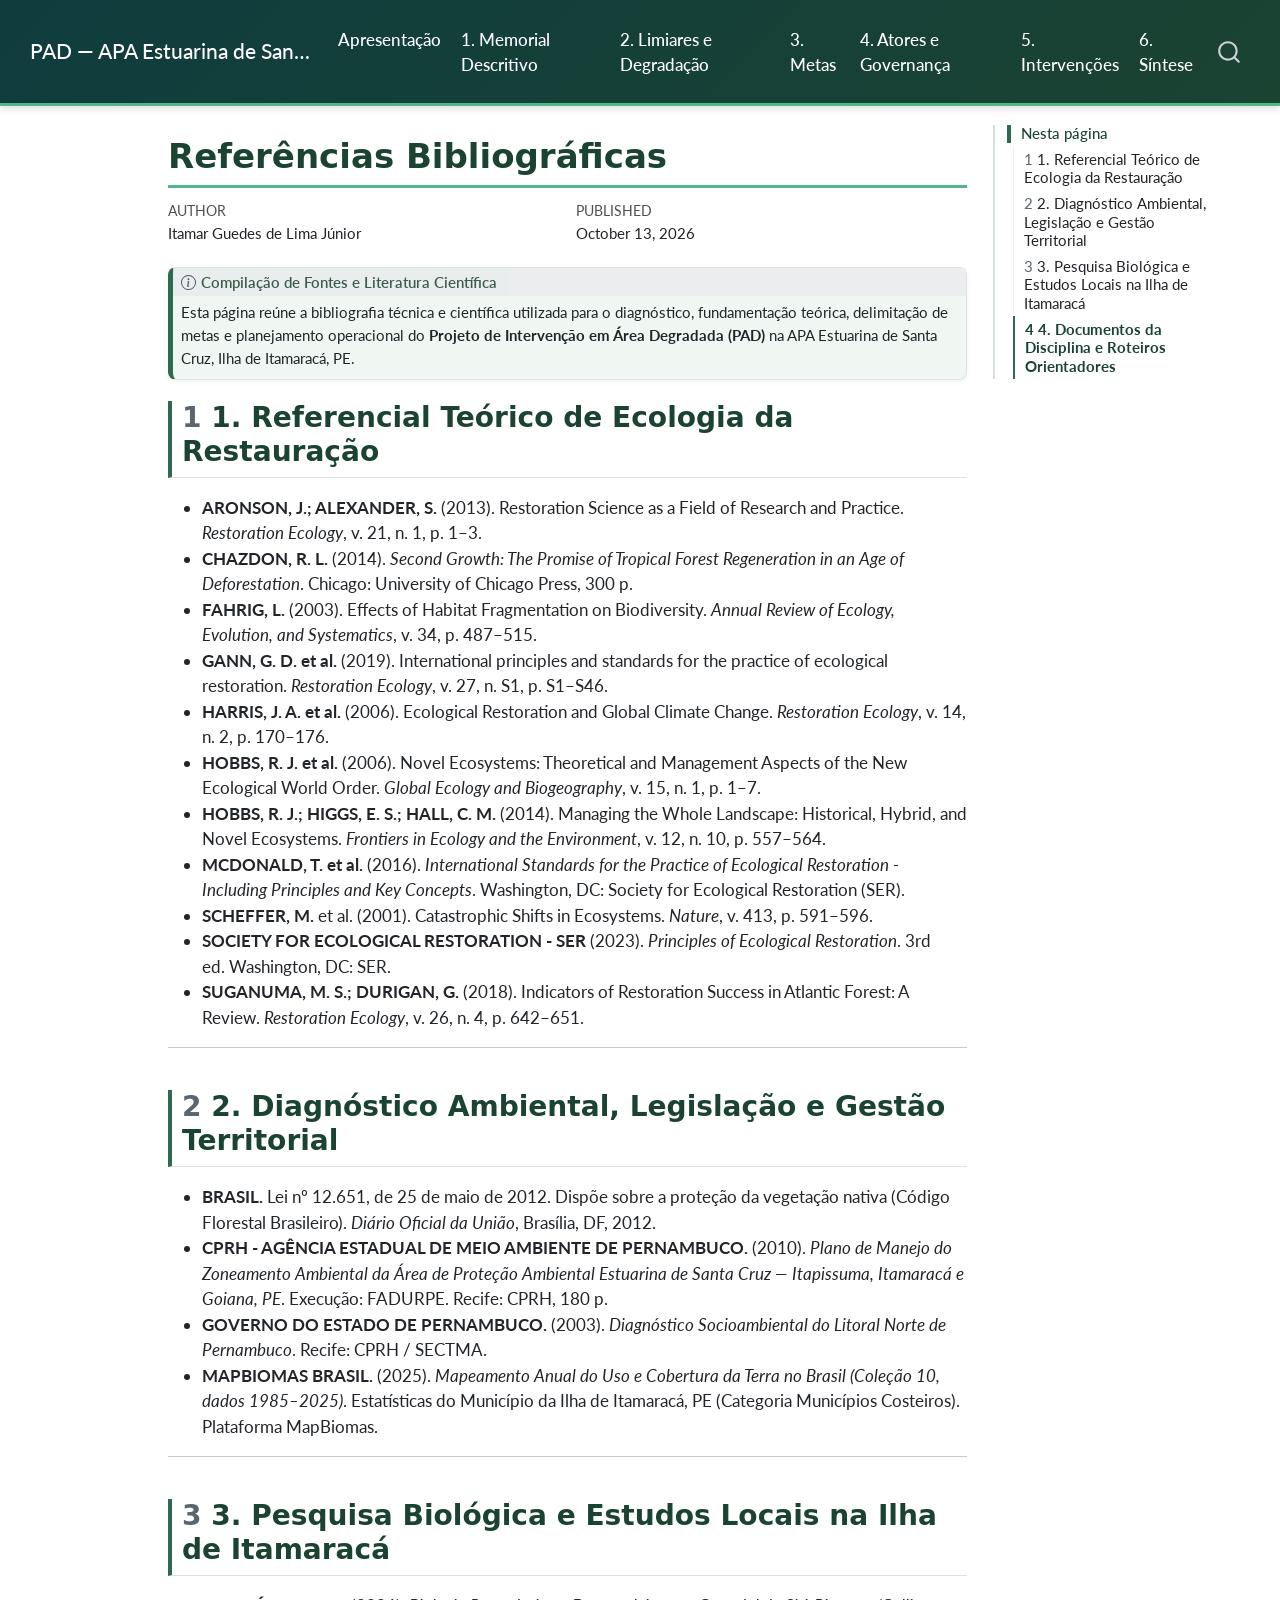
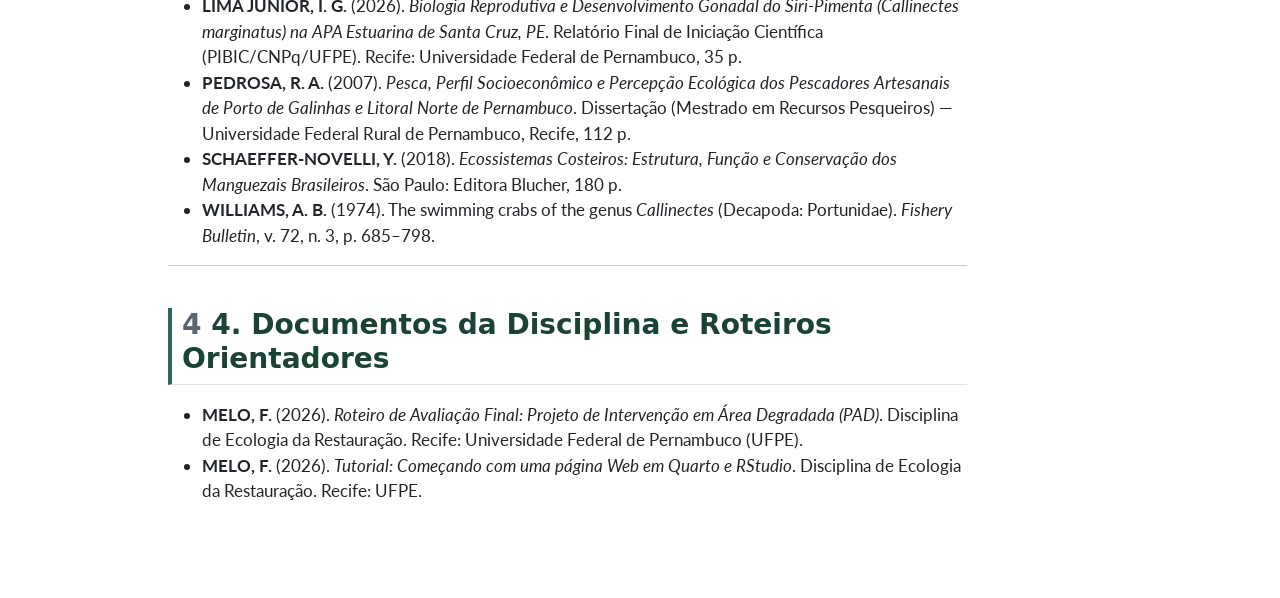
==== docs/referencias.html @ e3dc3521 "Add files via upload" ====
<!DOCTYPE html>
<html xmlns="http://www.w3.org/1999/xhtml" lang="en" xml:lang="en"><head>

<meta charset="utf-8">
<meta name="generator" content="quarto-1.10.18">

<meta name="viewport" content="width=device-width, initial-scale=1.0, user-scalable=yes">

<meta name="author" content="Itamar Guedes de Lima Júnior">
<meta name="dcterms.date" content="2026-10-13">

<title>Referências Bibliográficas – PAD — APA Estuarina de Santa Cruz</title>
<style>
/* Default styles provided by pandoc.
** See https://pandoc.org/MANUAL.html#variables-for-html for config info.
*/
span.smallcaps{font-variant: small-caps;}
div.columns{display: flex; gap: 1.5em;}
div.column{flex: auto;}
@media screen {
div.columns{gap: min(4vw, 1.5em);}
div.column{overflow-x: auto;}
}
div.hanging-indent{margin-left: 1.5em; text-indent: -1.5em;}
ul.task-list{list-style: none;}
ul.task-list li input[type="checkbox"] {
  width: 0.8em;
  margin: 0 0.8em 0.2em -1em; /* quarto-specific, see https://github.com/quarto-dev/quarto-cli/issues/4556 */ 
  vertical-align: middle;
}
</style>


<script src="site_libs/quarto-nav/quarto-nav.js"></script>
<script src="site_libs/quarto-nav/headroom.min.js"></script>
<script src="site_libs/clipboard/clipboard.min.js"></script>
<script src="site_libs/quarto-search/autocomplete.umd.js"></script>
<script src="site_libs/quarto-search/fuse.min.js"></script>
<script src="site_libs/quarto-search/quarto-search.js"></script>
<meta name="quarto:offset" content="./">
<script src="site_libs/quarto-html/quarto.js" type="module"></script>
<script src="site_libs/quarto-html/tabsets/tabsets.js" type="module"></script>
<script src="site_libs/quarto-html/popper.min.js"></script>
<script src="site_libs/quarto-html/tippy.umd.min.js"></script>
<script src="site_libs/quarto-html/anchor.min.js"></script>
<link href="site_libs/quarto-html/tippy.css" rel="stylesheet">
<link href="site_libs/quarto-html/quarto-syntax-highlighting-64a204ab8560d761af7679ceaba22944.css" rel="stylesheet" id="quarto-text-highlighting-styles">
<script src="site_libs/bootstrap/bootstrap.min.js"></script>
<link href="site_libs/bootstrap/bootstrap-icons.css" rel="stylesheet">
<link href="site_libs/bootstrap/bootstrap-92404dd89b1444827012a9e3a58cda88.min.css" rel="stylesheet" append-hash="true" id="quarto-bootstrap" data-mode="light">
<script id="quarto-search-options" type="application/json">{
  "location": "navbar",
  "copy-button": false,
  "collapse-after": 3,
  "panel-placement": "end",
  "type": "overlay",
  "limit": 50,
  "keyboard-shortcut": [
    "f",
    "/",
    "s"
  ],
  "show-item-context": false,
  "language": {
    "search-no-results-text": "No results",
    "search-matching-documents-text": "matching documents",
    "search-copy-link-title": "Copy link to search",
    "search-hide-matches-text": "Hide additional matches",
    "search-more-match-text": "more match in this document",
    "search-more-matches-text": "more matches in this document",
    "search-clear-button-title": "Clear",
    "search-text-placeholder": "",
    "search-detached-cancel-button-title": "Cancel",
    "search-submit-button-title": "Submit",
    "search-label": "Search"
  }
}</script>


<link rel="stylesheet" href="styles.css">
</head>

<body class="nav-fixed quarto-light">

<div id="quarto-search-results"></div>
  <header id="quarto-header" class="headroom fixed-top">
    <nav class="navbar navbar-expand-lg " data-bs-theme="dark">
      <div class="navbar-container container-fluid">
      <div class="navbar-brand-container mx-auto">
    <a class="navbar-brand" href="./index.html">
    <span class="navbar-title">PAD — APA Estuarina de Santa Cruz</span>
    </a>
  </div>
            <div id="quarto-search" class="" title="Search"></div>
          <button class="navbar-toggler" type="button" data-bs-toggle="collapse" data-bs-target="#navbarCollapse" aria-controls="navbarCollapse" role="menu" aria-expanded="false" aria-label="Toggle navigation" onclick="if (window.quartoToggleHeadroom) { window.quartoToggleHeadroom(); }">
  <span class="navbar-toggler-icon"></span>
</button>
          <div class="collapse navbar-collapse" id="navbarCollapse">
            <ul class="navbar-nav navbar-nav-scroll me-auto">
  <li class="nav-item">
    <a class="nav-link" href="./index.html"> 
<span class="menu-text">Apresentação</span></a>
  </li>  
  <li class="nav-item">
    <a class="nav-link" href="./secao1.html"> 
<span class="menu-text">1. Memorial Descritivo</span></a>
  </li>  
  <li class="nav-item">
    <a class="nav-link" href="./secao2.html"> 
<span class="menu-text">2. Limiares e Degradação</span></a>
  </li>  
  <li class="nav-item">
    <a class="nav-link" href="./secao3.html"> 
<span class="menu-text">3. Metas</span></a>
  </li>  
  <li class="nav-item">
    <a class="nav-link" href="./secao4.html"> 
<span class="menu-text">4. Atores e Governança</span></a>
  </li>  
  <li class="nav-item">
    <a class="nav-link" href="./secao5.html"> 
<span class="menu-text">5. Intervenções</span></a>
  </li>  
  <li class="nav-item">
    <a class="nav-link" href="./secao6.html"> 
<span class="menu-text">6. Síntese</span></a>
  </li>  
</ul>
          </div> <!-- /navcollapse -->
            <div class="quarto-navbar-tools">
</div>
      </div> <!-- /container-fluid -->
    </nav>
</header>
<!-- content -->
<div id="quarto-content" class="quarto-container page-columns page-rows-contents page-layout-article page-navbar">
<!-- sidebar -->
<!-- margin-sidebar -->
    <div id="quarto-margin-sidebar" class="sidebar margin-sidebar">
        <nav id="TOC" role="doc-toc" class="toc-active">
    <h2 id="toc-title">Nesta página</h2>
   
  <ul>
  <li><a href="#referencial-teórico-de-ecologia-da-restauração" id="toc-referencial-teórico-de-ecologia-da-restauração" class="nav-link active" data-scroll-target="#referencial-teórico-de-ecologia-da-restauração"><span class="header-section-number">1</span> 1. Referencial Teórico de Ecologia da Restauração</a></li>
  <li><a href="#diagnóstico-ambiental-legislação-e-gestão-territorial" id="toc-diagnóstico-ambiental-legislação-e-gestão-territorial" class="nav-link" data-scroll-target="#diagnóstico-ambiental-legislação-e-gestão-territorial"><span class="header-section-number">2</span> 2. Diagnóstico Ambiental, Legislação e Gestão Territorial</a></li>
  <li><a href="#pesquisa-biológica-e-estudos-locais-na-ilha-de-itamaracá" id="toc-pesquisa-biológica-e-estudos-locais-na-ilha-de-itamaracá" class="nav-link" data-scroll-target="#pesquisa-biológica-e-estudos-locais-na-ilha-de-itamaracá"><span class="header-section-number">3</span> 3. Pesquisa Biológica e Estudos Locais na Ilha de Itamaracá</a></li>
  <li><a href="#documentos-da-disciplina-e-roteiros-orientadores" id="toc-documentos-da-disciplina-e-roteiros-orientadores" class="nav-link" data-scroll-target="#documentos-da-disciplina-e-roteiros-orientadores"><span class="header-section-number">4</span> 4. Documentos da Disciplina e Roteiros Orientadores</a></li>
  </ul>
</nav>
    </div>
<!-- main -->
<main class="content" id="quarto-document-content">

<header id="title-block-header" class="quarto-title-block default">
<div class="quarto-title">
<h1 class="title">Referências Bibliográficas</h1>
</div>



<div class="quarto-title-meta">

    <div>
    <div class="quarto-title-meta-heading">Author</div>
    <div class="quarto-title-meta-contents">
             <p>Itamar Guedes de Lima Júnior </p>
          </div>
  </div>
    
    <div>
    <div class="quarto-title-meta-heading">Published</div>
    <div class="quarto-title-meta-contents">
      <p class="date">October 13, 2026</p>
    </div>
  </div>
  
    
  </div>
  


</header>


<div class="callout callout-style-default callout-note callout-titled">
<div class="callout-header d-flex align-content-center">
<div class="callout-icon-container">
<i class="callout-icon"></i>
</div>
<div class="callout-title-container flex-fill">
<span class="screen-reader-only">Note</span>Compilação de Fontes e Literatura Científica
</div>
</div>
<div class="callout-body-container callout-body">
<p>Esta página reúne a bibliografia técnica e científica utilizada para o diagnóstico, fundamentação teórica, delimitação de metas e planejamento operacional do <strong>Projeto de Intervenção em Área Degradada (PAD)</strong> na APA Estuarina de Santa Cruz, Ilha de Itamaracá, PE.</p>
</div>
</div>
<section id="referencial-teórico-de-ecologia-da-restauração" class="level2" data-number="1">
<h2 data-number="1" class="anchored" data-anchor-id="referencial-teórico-de-ecologia-da-restauração"><span class="header-section-number">1</span> 1. Referencial Teórico de Ecologia da Restauração</h2>
<ul>
<li><strong>ARONSON, J.; ALEXANDER, S.</strong> (2013). Restoration Science as a Field of Research and Practice. <em>Restoration Ecology</em>, v. 21, n.&nbsp;1, p.&nbsp;1–3.</li>
<li><strong>CHAZDON, R. L.</strong> (2014). <em>Second Growth: The Promise of Tropical Forest Regeneration in an Age of Deforestation</em>. Chicago: University of Chicago Press, 300 p.</li>
<li><strong>FAHRIG, L.</strong> (2003). Effects of Habitat Fragmentation on Biodiversity. <em>Annual Review of Ecology, Evolution, and Systematics</em>, v. 34, p.&nbsp;487–515.</li>
<li><strong>GANN, G. D. et al.</strong> (2019). International principles and standards for the practice of ecological restoration. <em>Restoration Ecology</em>, v. 27, n.&nbsp;S1, p.&nbsp;S1–S46.</li>
<li><strong>HARRIS, J. A. et al.</strong> (2006). Ecological Restoration and Global Climate Change. <em>Restoration Ecology</em>, v. 14, n.&nbsp;2, p.&nbsp;170–176.</li>
<li><strong>HOBBS, R. J. et al.</strong> (2006). Novel Ecosystems: Theoretical and Management Aspects of the New Ecological World Order. <em>Global Ecology and Biogeography</em>, v. 15, n.&nbsp;1, p.&nbsp;1–7.</li>
<li><strong>HOBBS, R. J.; HIGGS, E. S.; HALL, C. M.</strong> (2014). Managing the Whole Landscape: Historical, Hybrid, and Novel Ecosystems. <em>Frontiers in Ecology and the Environment</em>, v. 12, n.&nbsp;10, p.&nbsp;557–564.</li>
<li><strong>MCDONALD, T. et al.</strong> (2016). <em>International Standards for the Practice of Ecological Restoration - Including Principles and Key Concepts</em>. Washington, DC: Society for Ecological Restoration (SER).</li>
<li><strong>SCHEFFER, M.</strong> et al.&nbsp;(2001). Catastrophic Shifts in Ecosystems. <em>Nature</em>, v. 413, p.&nbsp;591–596.</li>
<li><strong>SOCIETY FOR ECOLOGICAL RESTORATION - SER</strong> (2023). <em>Principles of Ecological Restoration</em>. 3rd ed.&nbsp;Washington, DC: SER.</li>
<li><strong>SUGANUMA, M. S.; DURIGAN, G.</strong> (2018). Indicators of Restoration Success in Atlantic Forest: A Review. <em>Restoration Ecology</em>, v. 26, n.&nbsp;4, p.&nbsp;642–651.</li>
</ul>
<hr>
</section>
<section id="diagnóstico-ambiental-legislação-e-gestão-territorial" class="level2" data-number="2">
<h2 data-number="2" class="anchored" data-anchor-id="diagnóstico-ambiental-legislação-e-gestão-territorial"><span class="header-section-number">2</span> 2. Diagnóstico Ambiental, Legislação e Gestão Territorial</h2>
<ul>
<li><strong>BRASIL.</strong> Lei nº 12.651, de 25 de maio de 2012. Dispõe sobre a proteção da vegetação nativa (Código Florestal Brasileiro). <em>Diário Oficial da União</em>, Brasília, DF, 2012.</li>
<li><strong>CPRH - AGÊNCIA ESTADUAL DE MEIO AMBIENTE DE PERNAMBUCO.</strong> (2010). <em>Plano de Manejo do Zoneamento Ambiental da Área de Proteção Ambiental Estuarina de Santa Cruz — Itapissuma, Itamaracá e Goiana, PE</em>. Execução: FADURPE. Recife: CPRH, 180 p.</li>
<li><strong>GOVERNO DO ESTADO DE PERNAMBUCO.</strong> (2003). <em>Diagnóstico Socioambiental do Litoral Norte de Pernambuco</em>. Recife: CPRH / SECTMA.</li>
<li><strong>MAPBIOMAS BRASIL.</strong> (2025). <em>Mapeamento Anual do Uso e Cobertura da Terra no Brasil (Coleção 10, dados 1985–2025)</em>. Estatísticas do Município da Ilha de Itamaracá, PE (Categoria Municípios Costeiros). Plataforma MapBiomas.</li>
</ul>
<hr>
</section>
<section id="pesquisa-biológica-e-estudos-locais-na-ilha-de-itamaracá" class="level2" data-number="3">
<h2 data-number="3" class="anchored" data-anchor-id="pesquisa-biológica-e-estudos-locais-na-ilha-de-itamaracá"><span class="header-section-number">3</span> 3. Pesquisa Biológica e Estudos Locais na Ilha de Itamaracá</h2>
<ul>
<li><strong>LIMA JÚNIOR, I. G.</strong> (2026). <em>Biologia Reprodutiva e Desenvolvimento Gonadal do Siri-Pimenta (Callinectes marginatus) na APA Estuarina de Santa Cruz, PE</em>. Relatório Final de Iniciação Científica (PIBIC/CNPq/UFPE). Recife: Universidade Federal de Pernambuco, 35 p.</li>
<li><strong>PEDROSA, R. A.</strong> (2007). <em>Pesca, Perfil Socioeconômico e Percepção Ecológica dos Pescadores Artesanais de Porto de Galinhas e Litoral Norte de Pernambuco</em>. Dissertação (Mestrado em Recursos Pesqueiros) — Universidade Federal Rural de Pernambuco, Recife, 112 p.</li>
<li><strong>SCHAEFFER-NOVELLI, Y.</strong> (2018). <em>Ecossistemas Costeiros: Estrutura, Função e Conservação dos Manguezais Brasileiros</em>. São Paulo: Editora Blucher, 180 p.</li>
<li><strong>WILLIAMS, A. B.</strong> (1974). The swimming crabs of the genus <em>Callinectes</em> (Decapoda: Portunidae). <em>Fishery Bulletin</em>, v. 72, n.&nbsp;3, p.&nbsp;685–798.</li>
</ul>
<hr>
</section>
<section id="documentos-da-disciplina-e-roteiros-orientadores" class="level2" data-number="4">
<h2 data-number="4" class="anchored" data-anchor-id="documentos-da-disciplina-e-roteiros-orientadores"><span class="header-section-number">4</span> 4. Documentos da Disciplina e Roteiros Orientadores</h2>
<ul>
<li><strong>MELO, F.</strong> (2026). <em>Roteiro de Avaliação Final: Projeto de Intervenção em Área Degradada (PAD)</em>. Disciplina de Ecologia da Restauração. Recife: Universidade Federal de Pernambuco (UFPE).</li>
<li><strong>MELO, F.</strong> (2026). <em>Tutorial: Começando com uma página Web em Quarto e RStudio</em>. Disciplina de Ecologia da Restauração. Recife: UFPE.</li>
</ul>


</section>

</main> <!-- /main -->
<script id="quarto-html-after-body" type="application/javascript">
  window.document.addEventListener("DOMContentLoaded", function (event) {
    const icon = "";
    const anchorJS = new window.AnchorJS();
    anchorJS.options = {
      placement: 'right',
      icon: icon
    };
    anchorJS.add('.anchored');
    const isCodeAnnotation = (el) => {
      for (const clz of el.classList) {
        if (clz.startsWith('code-annotation-')) {                     
          return true;
        }
      }
      return false;
    }
    const onCopySuccess = function(e) {
      // button target
      const button = e.trigger;
      // don't keep focus
      button.blur();
      // flash "checked"
      button.classList.add('code-copy-button-checked');
      var currentTitle = button.getAttribute("title");
      button.setAttribute("title", "Copied!");
      let tooltip;
      if (window.bootstrap) {
        button.setAttribute("data-bs-toggle", "tooltip");
        button.setAttribute("data-bs-placement", "left");
        button.setAttribute("data-bs-title", "Copied!");
        tooltip = new bootstrap.Tooltip(button, 
          { trigger: "manual", 
            customClass: "code-copy-button-tooltip",
            offset: [0, -8]});
        tooltip.show();    
      }
      setTimeout(function() {
        if (tooltip) {
          tooltip.hide();
          button.removeAttribute("data-bs-title");
          button.removeAttribute("data-bs-toggle");
          button.removeAttribute("data-bs-placement");
        }
        button.setAttribute("title", currentTitle);
        button.classList.remove('code-copy-button-checked');
      }, 1000);
      // clear code selection
      e.clearSelection();
    }
    const getTextToCopy = function(trigger) {
      const outerScaffold = trigger.parentElement.cloneNode(true);
      const codeEl = outerScaffold.querySelector('code');
      for (const childEl of codeEl.children) {
        if (isCodeAnnotation(childEl)) {
          childEl.remove();
        }
      }
      return codeEl.innerText;
    }
    const clipboard = new window.ClipboardJS('.code-copy-button:not([data-in-quarto-modal])', {
      text: getTextToCopy
    });
    clipboard.on('success', onCopySuccess);
    if (window.document.getElementById('quarto-embedded-source-code-modal')) {
      const clipboardModal = new window.ClipboardJS('.code-copy-button[data-in-quarto-modal]', {
        text: getTextToCopy,
        container: window.document.getElementById('quarto-embedded-source-code-modal')
      });
      clipboardModal.on('success', onCopySuccess);
    }
      var localhostRegex = new RegExp(/^(?:http|https):\/\/localhost\:?[0-9]*\//);
      var mailtoRegex = new RegExp(/^mailto:/);
        var filterRegex = new RegExp('/' + window.location.host + '/');
      var isInternal = (href) => {
          return filterRegex.test(href) || localhostRegex.test(href) || mailtoRegex.test(href);
      }
      // Inspect non-navigation links and adorn them if external
     var links = window.document.querySelectorAll('a[href]:not(.nav-link):not(.navbar-brand):not(.toc-action):not(.sidebar-link):not(.sidebar-item-toggle):not(.pagination-link):not(.no-external):not([aria-hidden]):not(.dropdown-item):not(.quarto-navigation-tool):not(.about-link)');
      for (var i=0; i<links.length; i++) {
        const link = links[i];
        if (!isInternal(link.href)) {
          // undo the damage that might have been done by quarto-nav.js in the case of
          // links that we want to consider external
          if (link.dataset.originalHref !== undefined) {
            link.href = link.dataset.originalHref;
          }
        }
      }
    function tippyHover(el, contentFn, onTriggerFn, onUntriggerFn) {
      const config = {
        allowHTML: true,
        maxWidth: 500,
        delay: 100,
        arrow: false,
        appendTo: function(el) {
            return el.parentElement;
        },
        interactive: true,
        interactiveBorder: 10,
        theme: 'quarto',
        placement: 'bottom-start',
      };
      if (contentFn) {
        config.content = contentFn;
      }
      if (onTriggerFn) {
        config.onTrigger = onTriggerFn;
      }
      if (onUntriggerFn) {
        config.onUntrigger = onUntriggerFn;
      }
      window.tippy(el, config); 
    }
    const noterefs = window.document.querySelectorAll('a[role="doc-noteref"]');
    for (var i=0; i<noterefs.length; i++) {
      const ref = noterefs[i];
      tippyHover(ref, function() {
        // use id or data attribute instead here
        let href = ref.getAttribute('data-footnote-href') || ref.getAttribute('href');
        try { href = new URL(href).hash; } catch {}
        const id = href.replace(/^#\/?/, "");
        const note = window.document.getElementById(id);
        if (note) {
          return note.innerHTML;
        } else {
          return "";
        }
      });
    }
    const xrefs = window.document.querySelectorAll('a.quarto-xref');
    const processXRef = (id, note) => {
      // Strip column container classes
      const stripColumnClz = (el) => {
        el.classList.remove("page-full", "page-columns");
        if (el.children) {
          for (const child of el.children) {
            stripColumnClz(child);
          }
        }
      }
      stripColumnClz(note)
      if (id === null || id.startsWith('sec-')) {
        // Special case sections, only their first couple elements
        const container = document.createElement("div");
        if (note.children && note.children.length > 2) {
          container.appendChild(note.children[0].cloneNode(true));
          for (let i = 1; i < note.children.length; i++) {
            const child = note.children[i];
            if (child.tagName === "P" && child.innerText === "") {
              continue;
            } else {
              container.appendChild(child.cloneNode(true));
              break;
            }
          }
          if (window.Quarto?.typesetMath) {
            window.Quarto.typesetMath(container);
          }
          return container.innerHTML
        } else {
          if (window.Quarto?.typesetMath) {
            window.Quarto.typesetMath(note);
          }
          return note.innerHTML;
        }
      } else {
        // Remove any anchor links if they are present
        const anchorLink = note.querySelector('a.anchorjs-link');
        if (anchorLink) {
          anchorLink.remove();
        }
        if (window.Quarto?.typesetMath) {
          window.Quarto.typesetMath(note);
        }
        if (note.classList.contains("callout")) {
          return note.outerHTML;
        } else {
          return note.innerHTML;
        }
      }
    }
    for (var i=0; i<xrefs.length; i++) {
      const xref = xrefs[i];
      tippyHover(xref, undefined, function(instance) {
        instance.disable();
        let url = xref.getAttribute('href');
        let hash = undefined; 
        if (url.startsWith('#')) {
          hash = url;
        } else {
          try { hash = new URL(url).hash; } catch {}
        }
        if (hash) {
          const id = hash.replace(/^#\/?/, "");
          const note = window.document.getElementById(id);
          if (note !== null) {
            try {
              const html = processXRef(id, note.cloneNode(true));
              instance.setContent(html);
            } finally {
              instance.enable();
              instance.show();
            }
          } else {
            // See if we can fetch this
            fetch(url.split('#')[0])
            .then(res => res.text())
            .then(html => {
              const parser = new DOMParser();
              const htmlDoc = parser.parseFromString(html, "text/html");
              const note = htmlDoc.getElementById(id);
              if (note !== null) {
                const html = processXRef(id, note);
                instance.setContent(html);
              } 
            }).finally(() => {
              instance.enable();
              instance.show();
            });
          }
        } else {
          // See if we can fetch a full url (with no hash to target)
          // This is a special case and we should probably do some content thinning / targeting
          fetch(url)
          .then(res => res.text())
          .then(html => {
            const parser = new DOMParser();
            const htmlDoc = parser.parseFromString(html, "text/html");
            const note = htmlDoc.querySelector('main.content');
            if (note !== null) {
              // This should only happen for chapter cross references
              // (since there is no id in the URL)
              // remove the first header
              if (note.children.length > 0 && note.children[0].tagName === "HEADER") {
                note.children[0].remove();
              }
              const html = processXRef(null, note);
              instance.setContent(html);
            } 
          }).finally(() => {
            instance.enable();
            instance.show();
          });
        }
      }, function(instance) {
      });
    }
        let selectedAnnoteEl;
        const selectorForAnnotation = ( cell, annotation) => {
          let cellAttr = 'data-code-cell="' + cell + '"';
          let lineAttr = 'data-code-annotation="' +  annotation + '"';
          const selector = 'span[' + cellAttr + '][' + lineAttr + ']';
          return selector;
        }
        const selectCodeLines = (annoteEl) => {
          const doc = window.document;
          const targetCell = annoteEl.getAttribute("data-target-cell");
          const targetAnnotation = annoteEl.getAttribute("data-target-annotation");
          const annoteSpan = window.document.querySelector(selectorForAnnotation(targetCell, targetAnnotation));
          const lines = annoteSpan.getAttribute("data-code-lines").split(",");
          const lineIds = lines.map((line) => {
            return targetCell + "-" + line;
          })
          let top = null;
          let height = null;
          let parent = null;
          if (lineIds.length > 0) {
              //compute the position of the single el (top and bottom and make a div)
              const el = window.document.getElementById(lineIds[0]);
              top = el.offsetTop;
              height = el.offsetHeight;
              parent = el.parentElement.parentElement;
            if (lineIds.length > 1) {
              const lastEl = window.document.getElementById(lineIds[lineIds.length - 1]);
              const bottom = lastEl.offsetTop + lastEl.offsetHeight;
              height = bottom - top;
            }
            if (top !== null && height !== null && parent !== null) {
              // cook up a div (if necessary) and position it 
              let div = window.document.getElementById("code-annotation-line-highlight");
              if (div === null) {
                div = window.document.createElement("div");
                div.setAttribute("id", "code-annotation-line-highlight");
                div.style.position = 'absolute';
                parent.appendChild(div);
              }
              div.style.top = top - 2 + "px";
              div.style.height = height + 4 + "px";
              div.style.left = 0;
              let gutterDiv = window.document.getElementById("code-annotation-line-highlight-gutter");
              if (gutterDiv === null) {
                gutterDiv = window.document.createElement("div");
                gutterDiv.setAttribute("id", "code-annotation-line-highlight-gutter");
                gutterDiv.style.position = 'absolute';
                const codeCell = window.document.getElementById(targetCell);
                const gutter = codeCell.querySelector('.code-annotation-gutter');
                gutter.appendChild(gutterDiv);
              }
              gutterDiv.style.top = top - 2 + "px";
              gutterDiv.style.height = height + 4 + "px";
            }
            selectedAnnoteEl = annoteEl;
          }
        };
        const unselectCodeLines = () => {
          const elementsIds = ["code-annotation-line-highlight", "code-annotation-line-highlight-gutter"];
          elementsIds.forEach((elId) => {
            const div = window.document.getElementById(elId);
            if (div) {
              div.remove();
            }
          });
          selectedAnnoteEl = undefined;
        };
          // Handle positioning of the toggle
      window.addEventListener(
        "resize",
        throttle(() => {
          elRect = undefined;
          if (selectedAnnoteEl) {
            selectCodeLines(selectedAnnoteEl);
          }
        }, 10)
      );
      function throttle(fn, ms) {
      let throttle = false;
      let timer;
        return (...args) => {
          if(!throttle) { // first call gets through
              fn.apply(this, args);
              throttle = true;
          } else { // all the others get throttled
              if(timer) clearTimeout(timer); // cancel #2
              timer = setTimeout(() => {
                fn.apply(this, args);
                timer = throttle = false;
              }, ms);
          }
        };
      }
        // Attach click handler to the DT
        const annoteDls = window.document.querySelectorAll('dt[data-target-cell]');
        for (const annoteDlNode of annoteDls) {
          annoteDlNode.addEventListener('click', (event) => {
            const clickedEl = event.target;
            if (clickedEl !== selectedAnnoteEl) {
              unselectCodeLines();
              const activeEl = window.document.querySelector('dt[data-target-cell].code-annotation-active');
              if (activeEl) {
                activeEl.classList.remove('code-annotation-active');
              }
              selectCodeLines(clickedEl);
              clickedEl.classList.add('code-annotation-active');
            } else {
              // Unselect the line
              unselectCodeLines();
              clickedEl.classList.remove('code-annotation-active');
            }
          });
        }
    const findCites = (el) => {
      const parentEl = el.parentElement;
      if (parentEl) {
        const cites = parentEl.dataset.cites;
        if (cites) {
          return {
            el,
            cites: cites.split(' ')
          };
        } else {
          return findCites(el.parentElement)
        }
      } else {
        return undefined;
      }
    };
    var bibliorefs = window.document.querySelectorAll('a[role="doc-biblioref"]');
    for (var i=0; i<bibliorefs.length; i++) {
      const ref = bibliorefs[i];
      const citeInfo = findCites(ref);
      if (citeInfo) {
        tippyHover(citeInfo.el, function() {
          var popup = window.document.createElement('div');
          citeInfo.cites.forEach(function(cite) {
            var citeDiv = window.document.createElement('div');
            citeDiv.classList.add('hanging-indent');
            citeDiv.classList.add('csl-entry');
            var biblioDiv = window.document.getElementById('ref-' + cite);
            if (biblioDiv) {
              citeDiv.innerHTML = biblioDiv.innerHTML;
            }
            popup.appendChild(citeDiv);
          });
          return popup.innerHTML;
        });
      }
    }
  });
  </script>
</div> <!-- /content -->




</body></html>
---- docs/site_libs/quarto-html/tippy.css ----
.tippy-box[data-animation=fade][data-state=hidden]{opacity:0}[data-tippy-root]{max-width:calc(100vw - 10px)}.tippy-box{position:relative;background-color:#333;color:#fff;border-radius:4px;font-size:14px;line-height:1.4;white-space:normal;outline:0;transition-property:transform,visibility,opacity}.tippy-box[data-placement^=top]>.tippy-arrow{bottom:0}.tippy-box[data-placement^=top]>.tippy-arrow:before{bottom:-7px;left:0;border-width:8px 8px 0;border-top-color:initial;transform-origin:center top}.tippy-box[data-placement^=bottom]>.tippy-arrow{top:0}.tippy-box[data-placement^=bottom]>.tippy-arrow:before{top:-7px;left:0;border-width:0 8px 8px;border-bottom-color:initial;transform-origin:center bottom}.tippy-box[data-placement^=left]>.tippy-arrow{right:0}.tippy-box[data-placement^=left]>.tippy-arrow:before{border-width:8px 0 8px 8px;border-left-color:initial;right:-7px;transform-origin:center left}.tippy-box[data-placement^=right]>.tippy-arrow{left:0}.tippy-box[data-placement^=right]>.tippy-arrow:before{left:-7px;border-width:8px 8px 8px 0;border-right-color:initial;transform-origin:center right}.tippy-box[data-inertia][data-state=visible]{transition-timing-function:cubic-bezier(.54,1.5,.38,1.11)}.tippy-arrow{width:16px;height:16px;color:#333}.tippy-arrow:before{content:"";position:absolute;border-color:transparent;border-style:solid}.tippy-content{position:relative;padding:5px 9px;z-index:1}
---- docs/site_libs/quarto-html/quarto-syntax-highlighting-64a204ab8560d761af7679ceaba22944.css ----
/* quarto syntax highlight colors */
:root {
  --quarto-hl-ot-color: #003B4F;
  --quarto-hl-at-color: #657422;
  --quarto-hl-ss-color: #20794D;
  --quarto-hl-an-color: #5E5E5E;
  --quarto-hl-fu-color: #4758AB;
  --quarto-hl-st-color: #20794D;
  --quarto-hl-cf-color: #003B4F;
  --quarto-hl-op-color: #5E5E5E;
  --quarto-hl-er-color: #AD0000;
  --quarto-hl-bn-color: #AD0000;
  --quarto-hl-al-color: #AD0000;
  --quarto-hl-va-color: #111111;
  --quarto-hl-bu-color: inherit;
  --quarto-hl-ex-color: inherit;
  --quarto-hl-pp-color: #AD0000;
  --quarto-hl-in-color: #5E5E5E;
  --quarto-hl-vs-color: #20794D;
  --quarto-hl-wa-color: #5E5E5E;
  --quarto-hl-do-color: #5E5E5E;
  --quarto-hl-im-color: #00769E;
  --quarto-hl-ch-color: #20794D;
  --quarto-hl-dt-color: #AD0000;
  --quarto-hl-fl-color: #AD0000;
  --quarto-hl-co-color: #5E5E5E;
  --quarto-hl-cv-color: #5E5E5E;
  --quarto-hl-cn-color: #8f5902;
  --quarto-hl-sc-color: #5E5E5E;
  --quarto-hl-dv-color: #AD0000;
  --quarto-hl-kw-color: #003B4F;
}

/* other quarto variables */
:root {
  --quarto-font-monospace: SFMono-Regular, Menlo, Monaco, Consolas, "Liberation Mono", "Courier New", monospace;
}

/* syntax highlight based on Pandoc's rules */
pre > code.sourceCode > span {
  color: #003B4F;
}

code.sourceCode > span {
  color: #003B4F;
}

div.sourceCode,
div.sourceCode pre.sourceCode {
  color: #003B4F;
}

/* Normal */
code span {
  color: #003B4F;
}

/* Alert */
code span.al {
  color: #AD0000;
  font-style: inherit;
}

/* Annotation */
code span.an {
  color: #5E5E5E;
  font-style: inherit;
}

/* Attribute */
code span.at {
  color: #657422;
  font-style: inherit;
}

/* BaseN */
code span.bn {
  color: #AD0000;
  font-style: inherit;
}

/* BuiltIn */
code span.bu {
  font-style: inherit;
}

/* ControlFlow */
code span.cf {
  color: #003B4F;
  font-weight: bold;
  font-style: inherit;
}

/* Char */
code span.ch {
  color: #20794D;
  font-style: inherit;
}

/* Constant */
code span.cn {
  color: #8f5902;
  font-style: inherit;
}

/* Comment */
code span.co {
  color: #5E5E5E;
  font-style: inherit;
}

/* CommentVar */
code span.cv {
  color: #5E5E5E;
  font-style: italic;
}

/* Documentation */
code span.do {
  color: #5E5E5E;
  font-style: italic;
}

/* DataType */
code span.dt {
  color: #AD0000;
  font-style: inherit;
}

/* DecVal */
code span.dv {
  color: #AD0000;
  font-style: inherit;
}

/* Error */
code span.er {
  color: #AD0000;
  font-style: inherit;
}

/* Extension */
code span.ex {
  font-style: inherit;
}

/* Float */
code span.fl {
  color: #AD0000;
  font-style: inherit;
}

/* Function */
code span.fu {
  color: #4758AB;
  font-style: inherit;
}

/* Import */
code span.im {
  color: #00769E;
  font-style: inherit;
}

/* Information */
code span.in {
  color: #5E5E5E;
  font-style: inherit;
}

/* Keyword */
code span.kw {
  color: #003B4F;
  font-weight: bold;
  font-style: inherit;
}

/* Operator */
code span.op {
  color: #5E5E5E;
  font-style: inherit;
}

/* Other */
code span.ot {
  color: #003B4F;
  font-style: inherit;
}

/* Preprocessor */
code span.pp {
  color: #AD0000;
  font-style: inherit;
}

/* SpecialChar */
code span.sc {
  color: #5E5E5E;
  font-style: inherit;
}

/* SpecialString */
code span.ss {
  color: #20794D;
  font-style: inherit;
}

/* String */
code span.st {
  color: #20794D;
  font-style: inherit;
}

/* Variable */
code span.va {
  color: #111111;
  font-style: inherit;
}

/* VerbatimString */
code span.vs {
  color: #20794D;
  font-style: inherit;
}

/* Warning */
code span.wa {
  color: #5E5E5E;
  font-style: italic;
}

.prevent-inlining {
  content: "</";
}

/*# sourceMappingURL=9d8d5bb603a83b8298b89080a598c93b.css.map */
---- docs/styles.css ----
/*-- scss:rules --*/
/* Theme Customizado: Manguezal e Estuário (APA Santa Cruz / Itamaracá) */

/* Paleta de Cores:
   - Verde Mangue Profundo: #1b4332
   - Verde Folha de Mangue: #2d6a4f
   - Verde Menta / Água Estuarina: #52b788 / #74c69d
   - Azul Estuarino / Oceânico: #0077b6
   - Fundo Suave / Areia Estuarina: #f8f9fa / #f4f7f5
*/

:root {
  --bs-primary: #1b4332;
  --bs-primary-rgb: 27, 67, 50;
  --bs-secondary: #0077b6;
  --bs-success: #2d6a4f;
  --bs-info: #0a9396;
  --bs-link-color: #2d6a4f;
  --bs-link-hover-color: #1b4332;
}

/* Navbar Customizada */
.navbar {
  background: linear-gradient(135deg, #0f3d3e 0%, #1b4332 100%) !important;
  box-shadow: 0 2px 8px rgba(0,0,0,0.15);
  border-bottom: 3px solid #52b788;
}

.navbar-brand, .navbar-nav .nav-link {
  color: #ffffff !important;
  font-weight: 500;
}

.navbar-nav .nav-link:hover {
  color: #74c69d !important;
}

.navbar-nav .nav-link.active {
  color: #94d2bd !important;
  font-weight: 700;
  border-bottom: 2px solid #94d2bd;
}

/* Títulos das Páginas */
h1, h2, h3, .title {
  color: #1b4332;
  font-weight: 700;
  font-family: 'Segoe UI', system-ui, -apple-system, sans-serif;
}

h1.title {
  border-bottom: 3px solid #52b788;
  padding-bottom: 8px;
  margin-bottom: 20px;
}

h2 {
  border-left: 4px solid #2d6a4f;
  padding-left: 10px;
  margin-top: 1.5em;
}

/* Tabelas com Estilo de Manguezal */
table {
  border-collapse: collapse;
  width: 100%;
  margin: 1.5em 0;
  box-shadow: 0 1px 4px rgba(0,0,0,0.08);
  border-radius: 6px;
  overflow: hidden;
}

thead th, table.table thead th {
  background-color: #1b4332 !important;
  color: #ffffff !important;
  font-weight: 600;
  text-transform: uppercase;
  font-size: 0.85rem;
  letter-spacing: 0.5px;
  padding: 12px;
}

tbody tr:nth-child(even) {
  background-color: #f4f7f5;
}

tbody tr:hover {
  background-color: #e8f0ec;
}

/* Callouts / Caixas de Destaque */
.callout {
  border-radius: 8px;
  box-shadow: 0 2px 6px rgba(0,0,0,0.05);
}

.callout-note {
  border-left-color: #2d6a4f !important;
  background-color: #f0f7f3 !important;
}

.callout-note .callout-header {
  color: #1b4332 !important;
  font-weight: 600;
}

.callout-info {
  border-left-color: #0077b6 !important;
  background-color: #edf7fc !important;
}

.callout-info .callout-header {
  color: #005f73 !important;
  font-weight: 600;
}

.callout-warning {
  border-left-color: #ca6702 !important;
  background-color: #fdf8f2 !important;
}

/* Sumário Lateral (TOC) */
#TOC {
  border-left: 2px solid #d8e2dc;
  padding-left: 12px;
}

#TOC a.nav-link.active {
  color: #1b4332 !important;
  font-weight: bold;
  border-left: 2px solid #2d6a4f;
}

/* Rodapé das Imagens / Captions */
figure figcaption {
  color: #525252;
  font-style: italic;
  text-align: center;
  margin-top: 6px;
}
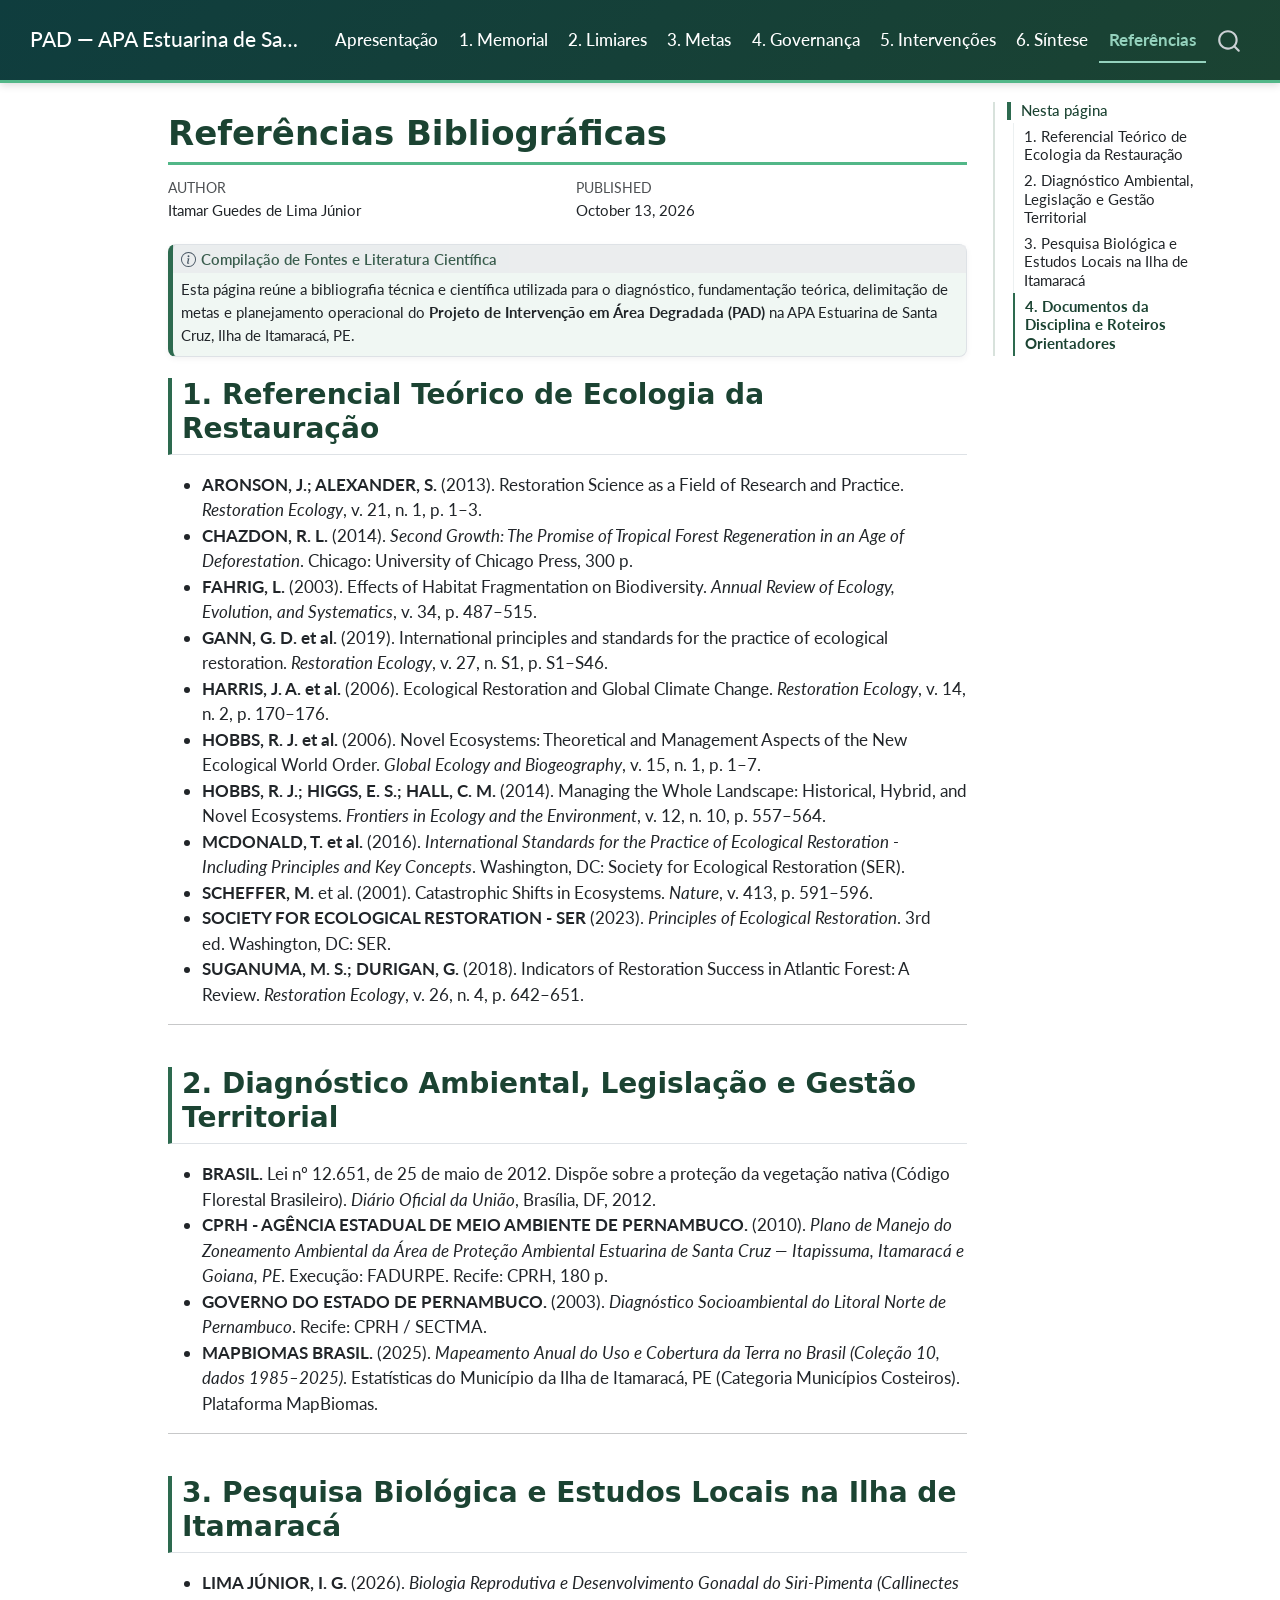
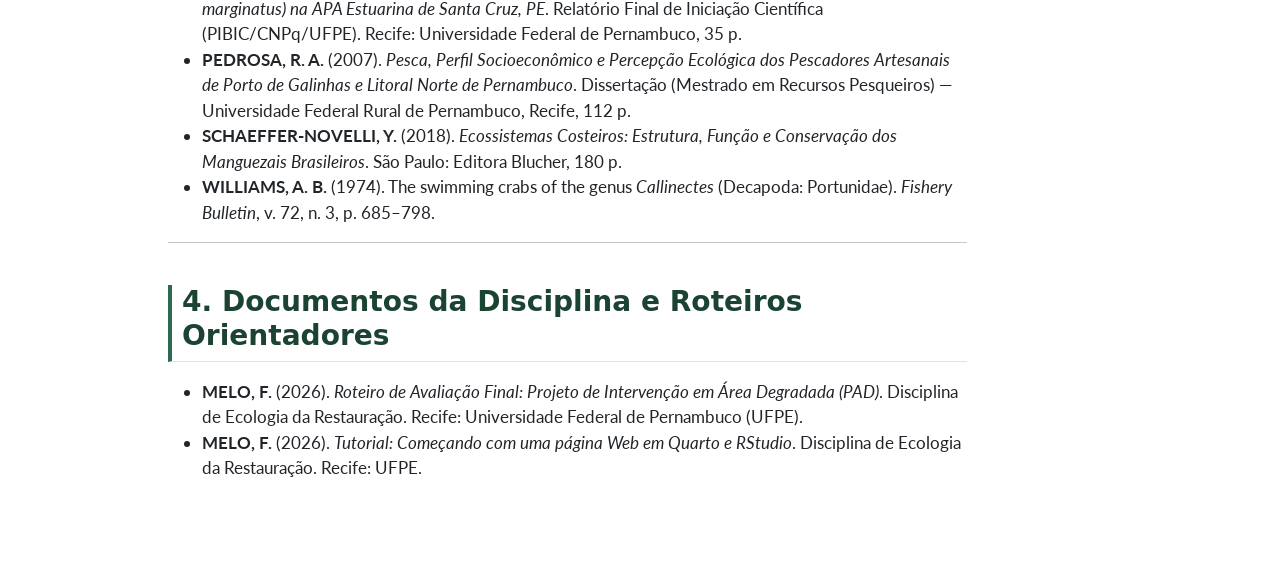
==== commit 1ed0552d: "Add files via upload" ====
--- a/docs/referencias.html
+++ b/docs/referencias.html
@@ -103,11 +103,11 @@
   </li>  
   <li class="nav-item">
     <a class="nav-link" href="./secao1.html"> 
-<span class="menu-text">1. Memorial Descritivo</span></a>
+<span class="menu-text">1. Memorial</span></a>
   </li>  
   <li class="nav-item">
     <a class="nav-link" href="./secao2.html"> 
-<span class="menu-text">2. Limiares e Degradação</span></a>
+<span class="menu-text">2. Limiares</span></a>
   </li>  
   <li class="nav-item">
     <a class="nav-link" href="./secao3.html"> 
@@ -115,7 +115,7 @@
   </li>  
   <li class="nav-item">
     <a class="nav-link" href="./secao4.html"> 
-<span class="menu-text">4. Atores e Governança</span></a>
+<span class="menu-text">4. Governança</span></a>
   </li>  
   <li class="nav-item">
     <a class="nav-link" href="./secao5.html"> 
@@ -124,6 +124,10 @@
   <li class="nav-item">
     <a class="nav-link" href="./secao6.html"> 
 <span class="menu-text">6. Síntese</span></a>
+  </li>  
+  <li class="nav-item">
+    <a class="nav-link active" href="./referencias.html" aria-current="page"> 
+<span class="menu-text">Referências</span></a>
   </li>  
 </ul>
           </div> <!-- /navcollapse -->
@@ -141,10 +145,10 @@
     <h2 id="toc-title">Nesta página</h2>
    
   <ul>
-  <li><a href="#referencial-teórico-de-ecologia-da-restauração" id="toc-referencial-teórico-de-ecologia-da-restauração" class="nav-link active" data-scroll-target="#referencial-teórico-de-ecologia-da-restauração"><span class="header-section-number">1</span> 1. Referencial Teórico de Ecologia da Restauração</a></li>
-  <li><a href="#diagnóstico-ambiental-legislação-e-gestão-territorial" id="toc-diagnóstico-ambiental-legislação-e-gestão-territorial" class="nav-link" data-scroll-target="#diagnóstico-ambiental-legislação-e-gestão-territorial"><span class="header-section-number">2</span> 2. Diagnóstico Ambiental, Legislação e Gestão Territorial</a></li>
-  <li><a href="#pesquisa-biológica-e-estudos-locais-na-ilha-de-itamaracá" id="toc-pesquisa-biológica-e-estudos-locais-na-ilha-de-itamaracá" class="nav-link" data-scroll-target="#pesquisa-biológica-e-estudos-locais-na-ilha-de-itamaracá"><span class="header-section-number">3</span> 3. Pesquisa Biológica e Estudos Locais na Ilha de Itamaracá</a></li>
-  <li><a href="#documentos-da-disciplina-e-roteiros-orientadores" id="toc-documentos-da-disciplina-e-roteiros-orientadores" class="nav-link" data-scroll-target="#documentos-da-disciplina-e-roteiros-orientadores"><span class="header-section-number">4</span> 4. Documentos da Disciplina e Roteiros Orientadores</a></li>
+  <li><a href="#referencial-teórico-de-ecologia-da-restauração" id="toc-referencial-teórico-de-ecologia-da-restauração" class="nav-link active" data-scroll-target="#referencial-teórico-de-ecologia-da-restauração">1. Referencial Teórico de Ecologia da Restauração</a></li>
+  <li><a href="#diagnóstico-ambiental-legislação-e-gestão-territorial" id="toc-diagnóstico-ambiental-legislação-e-gestão-territorial" class="nav-link" data-scroll-target="#diagnóstico-ambiental-legislação-e-gestão-territorial">2. Diagnóstico Ambiental, Legislação e Gestão Territorial</a></li>
+  <li><a href="#pesquisa-biológica-e-estudos-locais-na-ilha-de-itamaracá" id="toc-pesquisa-biológica-e-estudos-locais-na-ilha-de-itamaracá" class="nav-link" data-scroll-target="#pesquisa-biológica-e-estudos-locais-na-ilha-de-itamaracá">3. Pesquisa Biológica e Estudos Locais na Ilha de Itamaracá</a></li>
+  <li><a href="#documentos-da-disciplina-e-roteiros-orientadores" id="toc-documentos-da-disciplina-e-roteiros-orientadores" class="nav-link" data-scroll-target="#documentos-da-disciplina-e-roteiros-orientadores">4. Documentos da Disciplina e Roteiros Orientadores</a></li>
   </ul>
 </nav>
     </div>
@@ -195,8 +199,8 @@
 <p>Esta página reúne a bibliografia técnica e científica utilizada para o diagnóstico, fundamentação teórica, delimitação de metas e planejamento operacional do <strong>Projeto de Intervenção em Área Degradada (PAD)</strong> na APA Estuarina de Santa Cruz, Ilha de Itamaracá, PE.</p>
 </div>
 </div>
-<section id="referencial-teórico-de-ecologia-da-restauração" class="level2" data-number="1">
-<h2 data-number="1" class="anchored" data-anchor-id="referencial-teórico-de-ecologia-da-restauração"><span class="header-section-number">1</span> 1. Referencial Teórico de Ecologia da Restauração</h2>
+<section id="referencial-teórico-de-ecologia-da-restauração" class="level2">
+<h2 class="anchored" data-anchor-id="referencial-teórico-de-ecologia-da-restauração">1. Referencial Teórico de Ecologia da Restauração</h2>
 <ul>
 <li><strong>ARONSON, J.; ALEXANDER, S.</strong> (2013). Restoration Science as a Field of Research and Practice. <em>Restoration Ecology</em>, v. 21, n.&nbsp;1, p.&nbsp;1–3.</li>
 <li><strong>CHAZDON, R. L.</strong> (2014). <em>Second Growth: The Promise of Tropical Forest Regeneration in an Age of Deforestation</em>. Chicago: University of Chicago Press, 300 p.</li>
@@ -212,8 +216,8 @@
 </ul>
 <hr>
 </section>
-<section id="diagnóstico-ambiental-legislação-e-gestão-territorial" class="level2" data-number="2">
-<h2 data-number="2" class="anchored" data-anchor-id="diagnóstico-ambiental-legislação-e-gestão-territorial"><span class="header-section-number">2</span> 2. Diagnóstico Ambiental, Legislação e Gestão Territorial</h2>
+<section id="diagnóstico-ambiental-legislação-e-gestão-territorial" class="level2">
+<h2 class="anchored" data-anchor-id="diagnóstico-ambiental-legislação-e-gestão-territorial">2. Diagnóstico Ambiental, Legislação e Gestão Territorial</h2>
 <ul>
 <li><strong>BRASIL.</strong> Lei nº 12.651, de 25 de maio de 2012. Dispõe sobre a proteção da vegetação nativa (Código Florestal Brasileiro). <em>Diário Oficial da União</em>, Brasília, DF, 2012.</li>
 <li><strong>CPRH - AGÊNCIA ESTADUAL DE MEIO AMBIENTE DE PERNAMBUCO.</strong> (2010). <em>Plano de Manejo do Zoneamento Ambiental da Área de Proteção Ambiental Estuarina de Santa Cruz — Itapissuma, Itamaracá e Goiana, PE</em>. Execução: FADURPE. Recife: CPRH, 180 p.</li>
@@ -222,8 +226,8 @@
 </ul>
 <hr>
 </section>
-<section id="pesquisa-biológica-e-estudos-locais-na-ilha-de-itamaracá" class="level2" data-number="3">
-<h2 data-number="3" class="anchored" data-anchor-id="pesquisa-biológica-e-estudos-locais-na-ilha-de-itamaracá"><span class="header-section-number">3</span> 3. Pesquisa Biológica e Estudos Locais na Ilha de Itamaracá</h2>
+<section id="pesquisa-biológica-e-estudos-locais-na-ilha-de-itamaracá" class="level2">
+<h2 class="anchored" data-anchor-id="pesquisa-biológica-e-estudos-locais-na-ilha-de-itamaracá">3. Pesquisa Biológica e Estudos Locais na Ilha de Itamaracá</h2>
 <ul>
 <li><strong>LIMA JÚNIOR, I. G.</strong> (2026). <em>Biologia Reprodutiva e Desenvolvimento Gonadal do Siri-Pimenta (Callinectes marginatus) na APA Estuarina de Santa Cruz, PE</em>. Relatório Final de Iniciação Científica (PIBIC/CNPq/UFPE). Recife: Universidade Federal de Pernambuco, 35 p.</li>
 <li><strong>PEDROSA, R. A.</strong> (2007). <em>Pesca, Perfil Socioeconômico e Percepção Ecológica dos Pescadores Artesanais de Porto de Galinhas e Litoral Norte de Pernambuco</em>. Dissertação (Mestrado em Recursos Pesqueiros) — Universidade Federal Rural de Pernambuco, Recife, 112 p.</li>
@@ -232,8 +236,8 @@
 </ul>
 <hr>
 </section>
-<section id="documentos-da-disciplina-e-roteiros-orientadores" class="level2" data-number="4">
-<h2 data-number="4" class="anchored" data-anchor-id="documentos-da-disciplina-e-roteiros-orientadores"><span class="header-section-number">4</span> 4. Documentos da Disciplina e Roteiros Orientadores</h2>
+<section id="documentos-da-disciplina-e-roteiros-orientadores" class="level2">
+<h2 class="anchored" data-anchor-id="documentos-da-disciplina-e-roteiros-orientadores">4. Documentos da Disciplina e Roteiros Orientadores</h2>
 <ul>
 <li><strong>MELO, F.</strong> (2026). <em>Roteiro de Avaliação Final: Projeto de Intervenção em Área Degradada (PAD)</em>. Disciplina de Ecologia da Restauração. Recife: Universidade Federal de Pernambuco (UFPE).</li>
 <li><strong>MELO, F.</strong> (2026). <em>Tutorial: Começando com uma página Web em Quarto e RStudio</em>. Disciplina de Ecologia da Restauração. Recife: UFPE.</li>
--- a/docs/styles.css
+++ b/docs/styles.css
@@ -1,13 +1,5 @@
+/* Theme Customizado: Manguezal e Estuário (APA Santa Cruz / Itamaracá) */
 /*-- scss:rules --*/
-/* Theme Customizado: Manguezal e Estuário (APA Santa Cruz / Itamaracá) */
-
-/* Paleta de Cores:
-   - Verde Mangue Profundo: #1b4332
-   - Verde Folha de Mangue: #2d6a4f
-   - Verde Menta / Água Estuarina: #52b788 / #74c69d
-   - Azul Estuarino / Oceânico: #0077b6
-   - Fundo Suave / Areia Estuarina: #f8f9fa / #f4f7f5
-*/
 
 :root {
   --bs-primary: #1b4332;
@@ -29,6 +21,7 @@
 .navbar-brand, .navbar-nav .nav-link {
   color: #ffffff !important;
   font-weight: 500;
+  white-space: nowrap !important;
 }
 
 .navbar-nav .nav-link:hover {
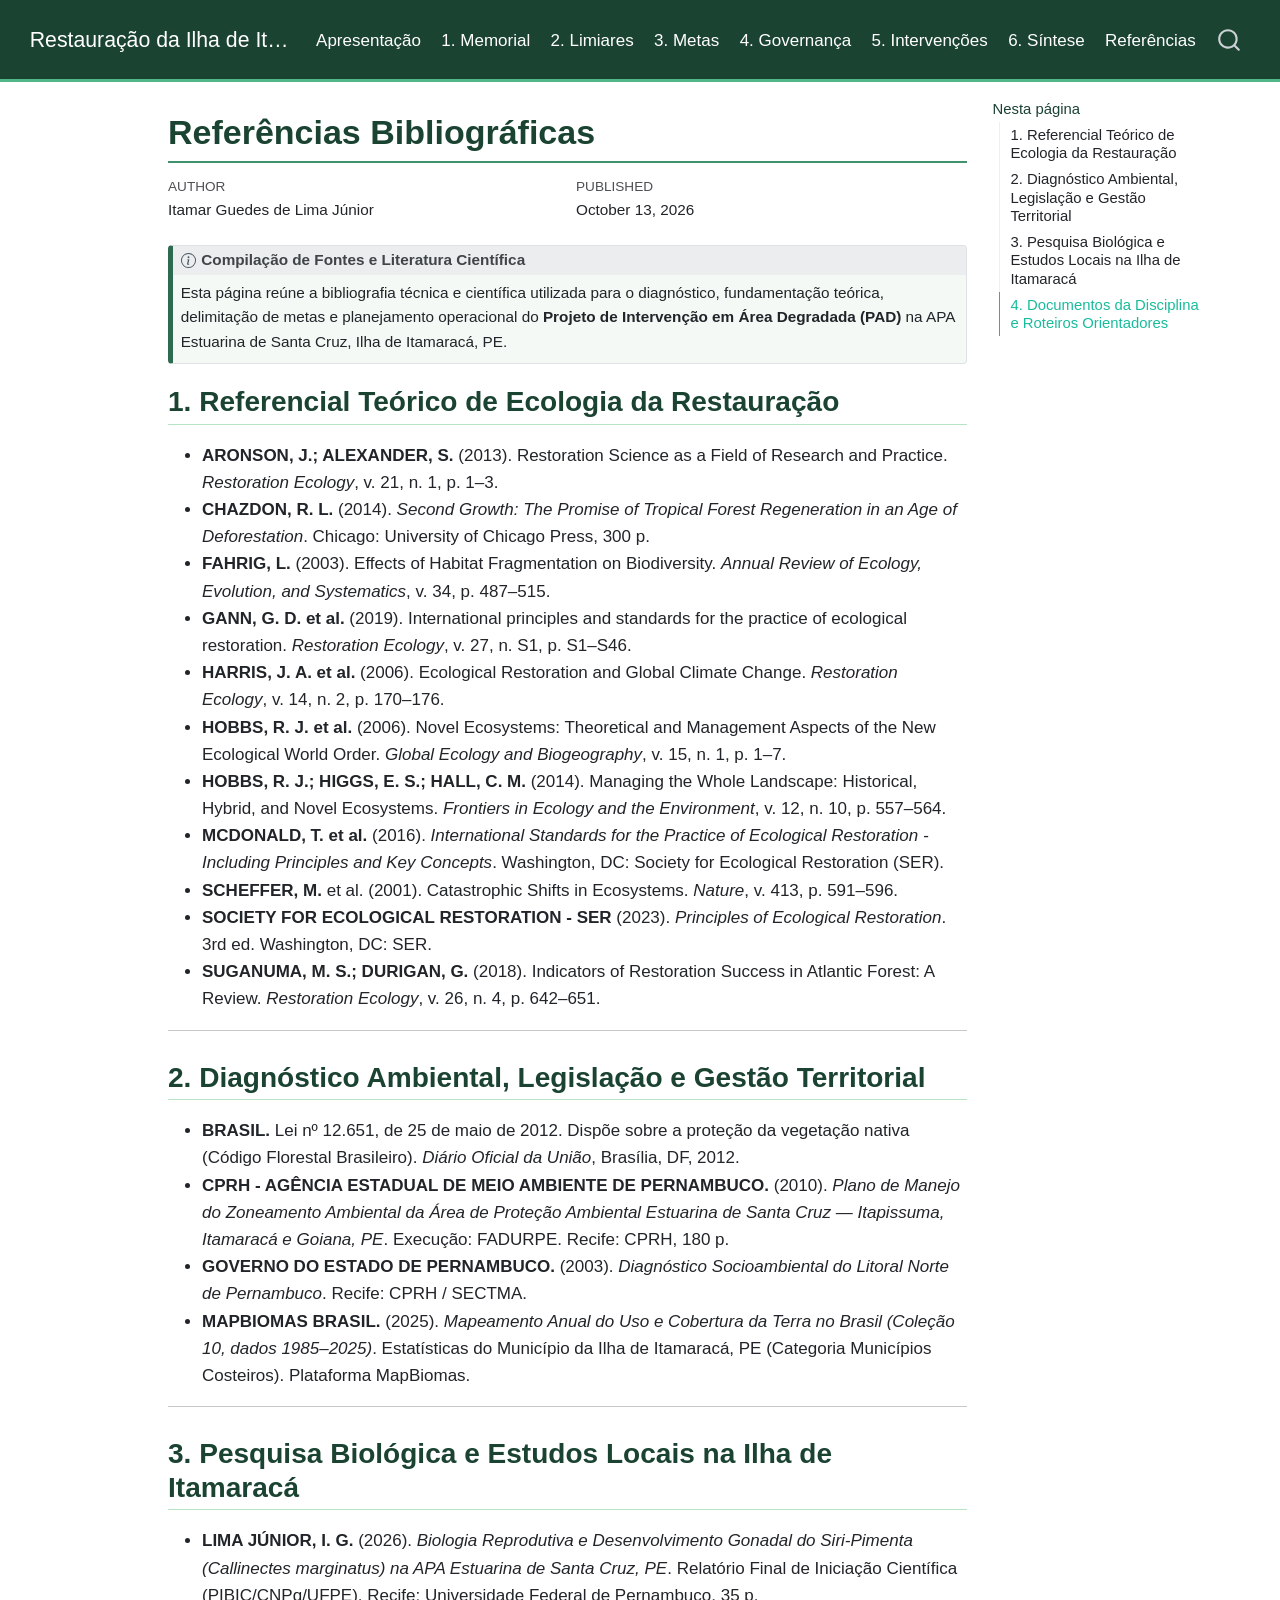
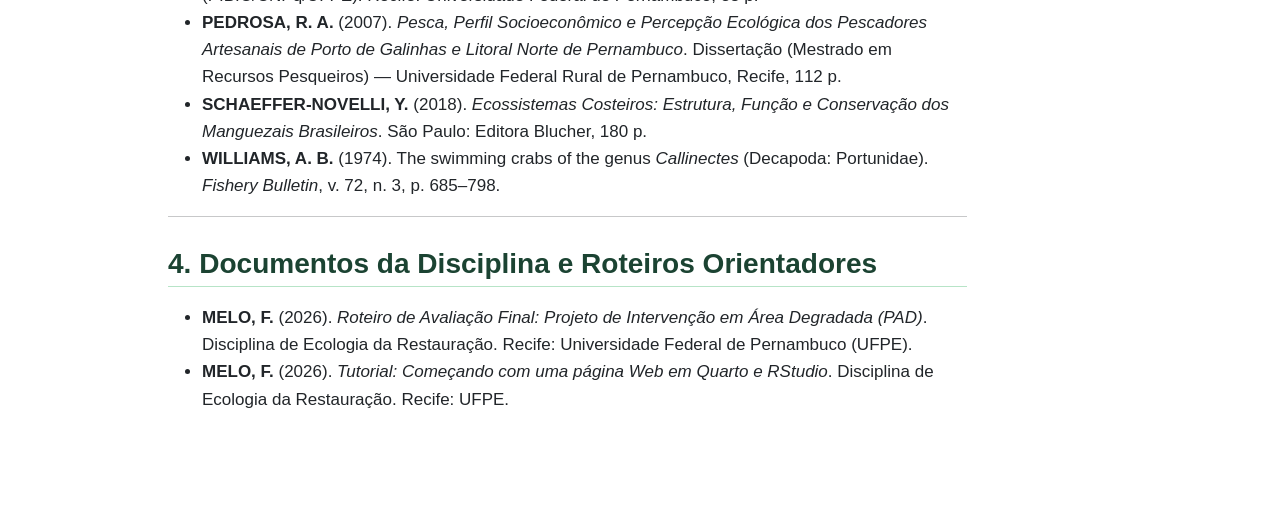
==== commit b2e731ab: "Add files via upload" ====
--- a/docs/referencias.html
+++ b/docs/referencias.html
@@ -9,7 +9,7 @@
 <meta name="author" content="Itamar Guedes de Lima Júnior">
 <meta name="dcterms.date" content="2026-10-13">
 
-<title>Referências Bibliográficas – PAD — APA Estuarina de Santa Cruz</title>
+<title>Referências Bibliográficas – Restauração da Ilha de Itamaracá</title>
 <style>
 /* Default styles provided by pandoc.
 ** See https://pandoc.org/MANUAL.html#variables-for-html for config info.
@@ -88,7 +88,7 @@
       <div class="navbar-container container-fluid">
       <div class="navbar-brand-container mx-auto">
     <a class="navbar-brand" href="./index.html">
-    <span class="navbar-title">PAD — APA Estuarina de Santa Cruz</span>
+    <span class="navbar-title">Restauração da Ilha de Itamaracá</span>
     </a>
   </div>
             <div id="quarto-search" class="" title="Search"></div>
--- a/docs/styles.css
+++ b/docs/styles.css
@@ -3,18 +3,22 @@
 
 :root {
   --bs-primary: #1b4332;
-  --bs-primary-rgb: 27, 67, 50;
-  --bs-secondary: #0077b6;
-  --bs-success: #2d6a4f;
-  --bs-info: #0a9396;
-  --bs-link-color: #2d6a4f;
-  --bs-link-hover-color: #1b4332;
+  --bs-secondary: #2d6a4f;
+  --bs-success: #40916c;
+  --bs-info: #52b788;
+  --bs-light: #f8f9fa;
+  --bs-dark: #081c15;
 }
 
-/* Navbar Customizada */
+body {
+  font-family: 'Segoe UI', Tahoma, Geneva, Verdana, sans-serif;
+  color: #212529;
+  background-color: #ffffff;
+  line-height: 1.6;
+}
+
 .navbar {
-  background: linear-gradient(135deg, #0f3d3e 0%, #1b4332 100%) !important;
-  box-shadow: 0 2px 8px rgba(0,0,0,0.15);
+  background-color: #1b4332 !important;
   border-bottom: 3px solid #52b788;
 }
 
@@ -25,109 +29,81 @@
 }
 
 .navbar-nav .nav-link:hover {
-  color: #74c69d !important;
+  color: #d8f3dc !important;
 }
 
-.navbar-nav .nav-link.active {
-  color: #94d2bd !important;
-  font-weight: 700;
-  border-bottom: 2px solid #94d2bd;
+h1, h2, h3, h4 {
+  color: #1b4332;
+  font-weight: 600;
 }
 
-/* Títulos das Páginas */
-h1, h2, h3, .title {
-  color: #1b4332;
-  font-weight: 700;
-  font-family: 'Segoe UI', system-ui, -apple-system, sans-serif;
-}
-
-h1.title {
-  border-bottom: 3px solid #52b788;
+h1 {
+  border-bottom: 2px solid #40916c;
   padding-bottom: 8px;
-  margin-bottom: 20px;
+  margin-top: 20px;
 }
 
 h2 {
-  border-left: 4px solid #2d6a4f;
-  padding-left: 10px;
-  margin-top: 1.5em;
+  margin-top: 30px;
+  border-bottom: 1px solid #b7e4c7;
+  padding-bottom: 5px;
 }
 
-/* Tabelas com Estilo de Manguezal */
-table {
-  border-collapse: collapse;
-  width: 100%;
-  margin: 1.5em 0;
-  box-shadow: 0 1px 4px rgba(0,0,0,0.08);
-  border-radius: 6px;
-  overflow: hidden;
-}
-
-thead th, table.table thead th {
-  background-color: #1b4332 !important;
-  color: #ffffff !important;
-  font-weight: 600;
-  text-transform: uppercase;
-  font-size: 0.85rem;
-  letter-spacing: 0.5px;
-  padding: 12px;
-}
-
-tbody tr:nth-child(even) {
-  background-color: #f4f7f5;
-}
-
-tbody tr:hover {
-  background-color: #e8f0ec;
-}
-
-/* Callouts / Caixas de Destaque */
 .callout {
-  border-radius: 8px;
-  box-shadow: 0 2px 6px rgba(0,0,0,0.05);
+  border-left-width: 5px !important;
+  border-radius: 4px;
 }
 
 .callout-note {
   border-left-color: #2d6a4f !important;
-  background-color: #f0f7f3 !important;
-}
-
-.callout-note .callout-header {
-  color: #1b4332 !important;
-  font-weight: 600;
+  background-color: #f4f9f5;
 }
 
 .callout-info {
-  border-left-color: #0077b6 !important;
-  background-color: #edf7fc !important;
-}
-
-.callout-info .callout-header {
-  color: #005f73 !important;
-  font-weight: 600;
+  border-left-color: #52b788 !important;
+  background-color: #f0fdf4;
 }
 
 .callout-warning {
-  border-left-color: #ca6702 !important;
-  background-color: #fdf8f2 !important;
+  border-left-color: #d97706 !important;
+  background-color: #fffbe2;
 }
 
-/* Sumário Lateral (TOC) */
-#TOC {
-  border-left: 2px solid #d8e2dc;
-  padding-left: 12px;
+table {
+  width: 100%;
+  margin-bottom: 1rem;
+  color: #212529;
+  vertical-align: top;
+  border-color: #dee2e6;
 }
 
-#TOC a.nav-link.active {
-  color: #1b4332 !important;
-  font-weight: bold;
-  border-left: 2px solid #2d6a4f;
+table th {
+  background-color: #1b4332;
+  color: #ffffff;
+  padding: 10px;
+  text-align: left;
 }
 
-/* Rodapé das Imagens / Captions */
-figure figcaption {
-  color: #525252;
-  font-style: italic;
+table td {
+  padding: 8px 10px;
+  border-bottom: 1px solid #e9ecef;
+}
+
+table tr:nth-child(even) {
+  background-color: #f8f9fa;
+}
+
+.img-fluid {
+  border-radius: 6px;
+  box-shadow: 0 4px 6px rgba(0, 0, 0, 0.1);
+  margin-bottom: 15px;
+}
+
+footer {
+  margin-top: 50px;
+  padding: 20px 0;
+  background-color: #081c15;
+  color: #b7e4c7;
   text-align: center;
-  margin-top: 6px;
+  font-size: 0.9em;
 }
